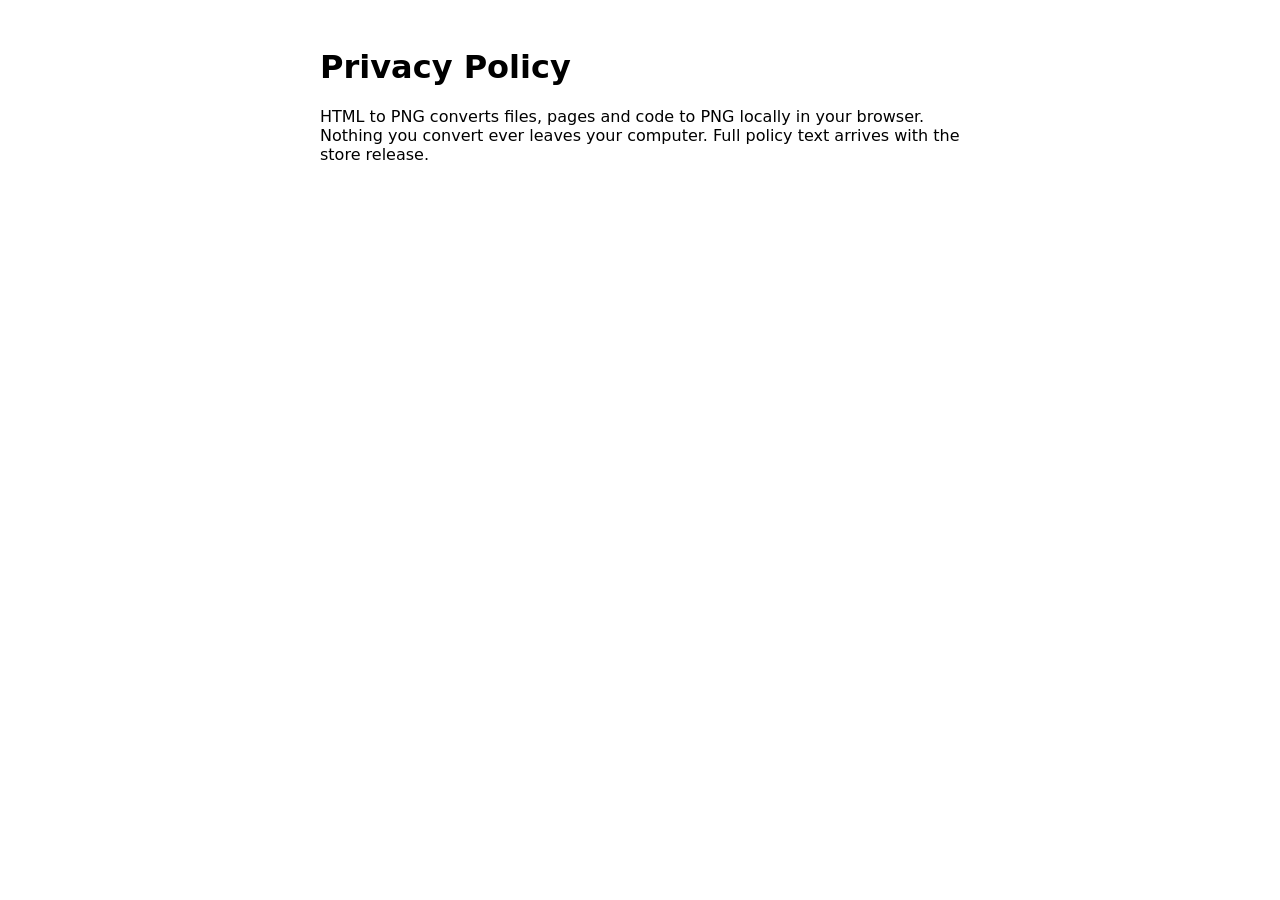
==== policy/index.html @ 78fda9f8 "welcomepng: HTML to PNG welcome page (canon template, gpt-image shots, Metrika 112031289) Co-Authore" ====
<!doctype html><meta charset="utf-8"><title>HTML to PNG — Privacy Policy</title><body style="font-family:system-ui;max-width:640px;margin:48px auto;padding:0 16px"><h1>Privacy Policy</h1><p>HTML to PNG converts files, pages and code to PNG locally in your browser. Nothing you convert ever leaves your computer. Full policy text arrives with the store release.</p>
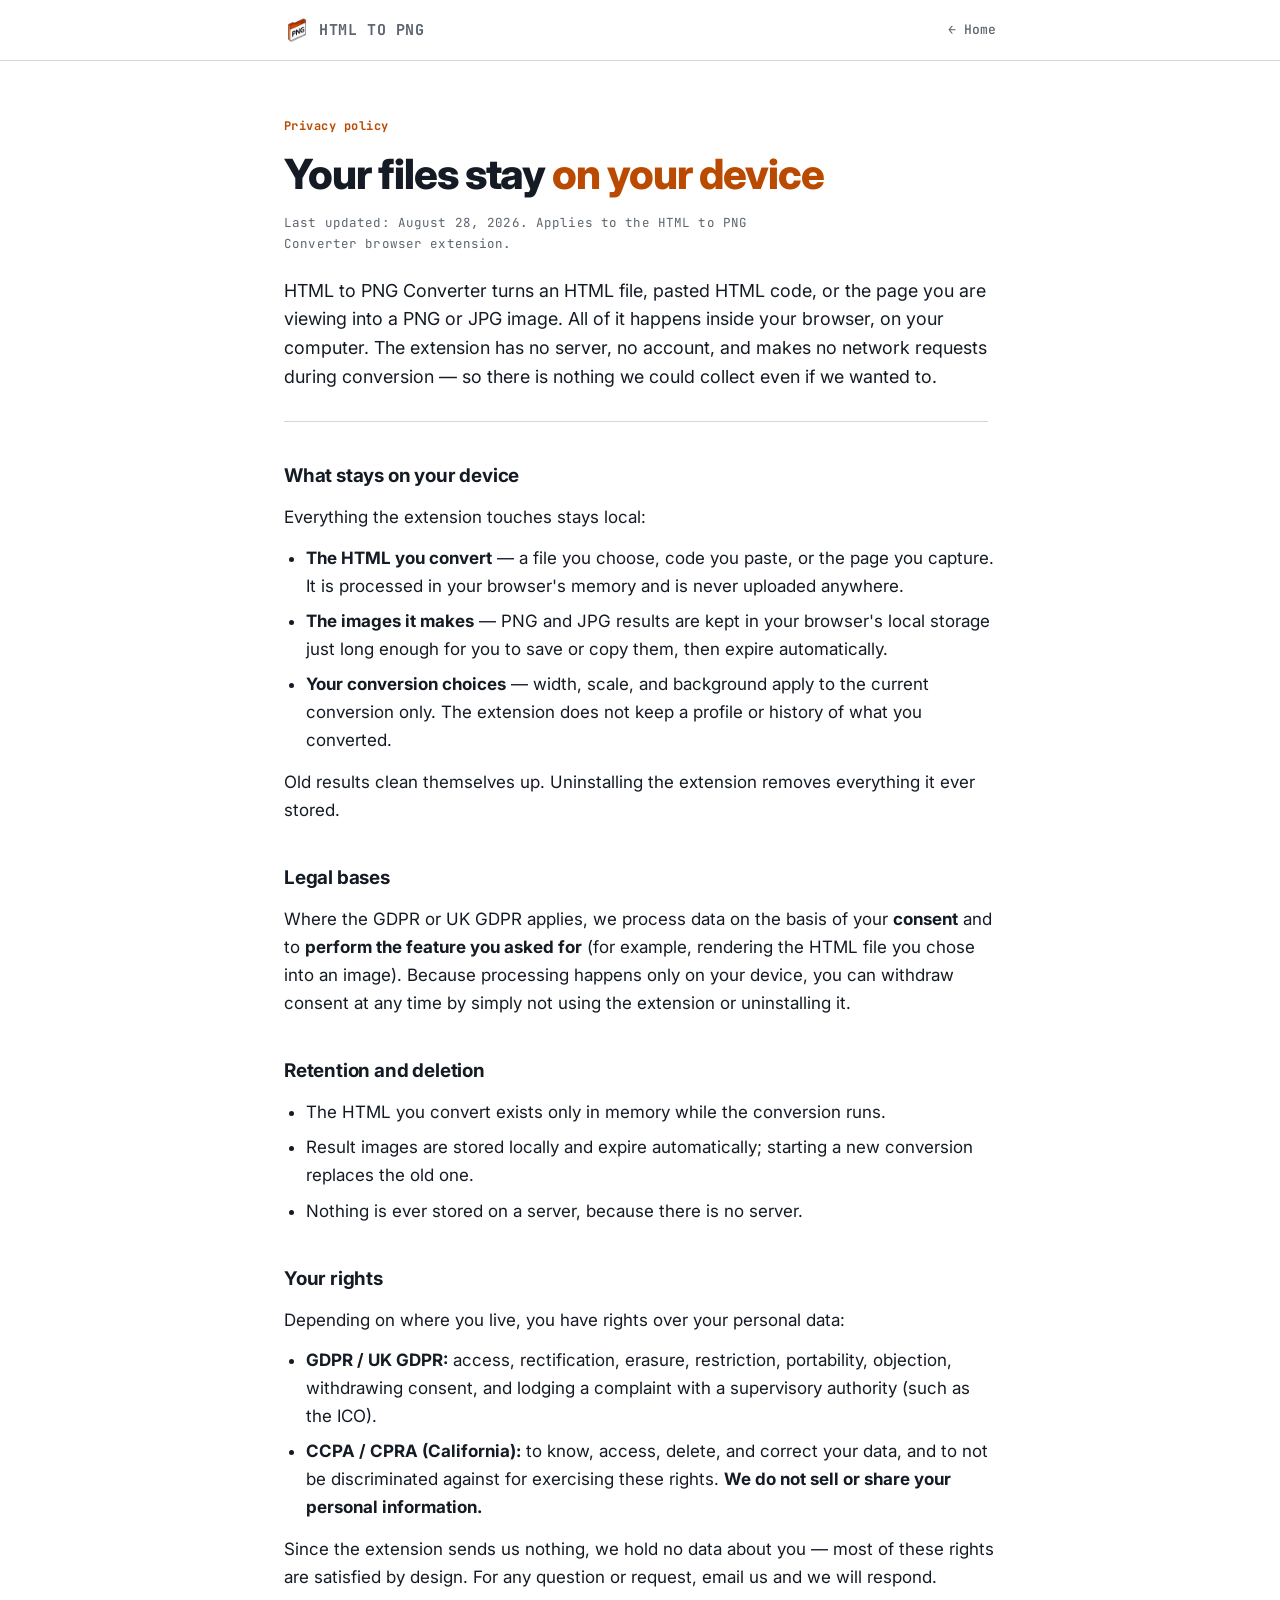
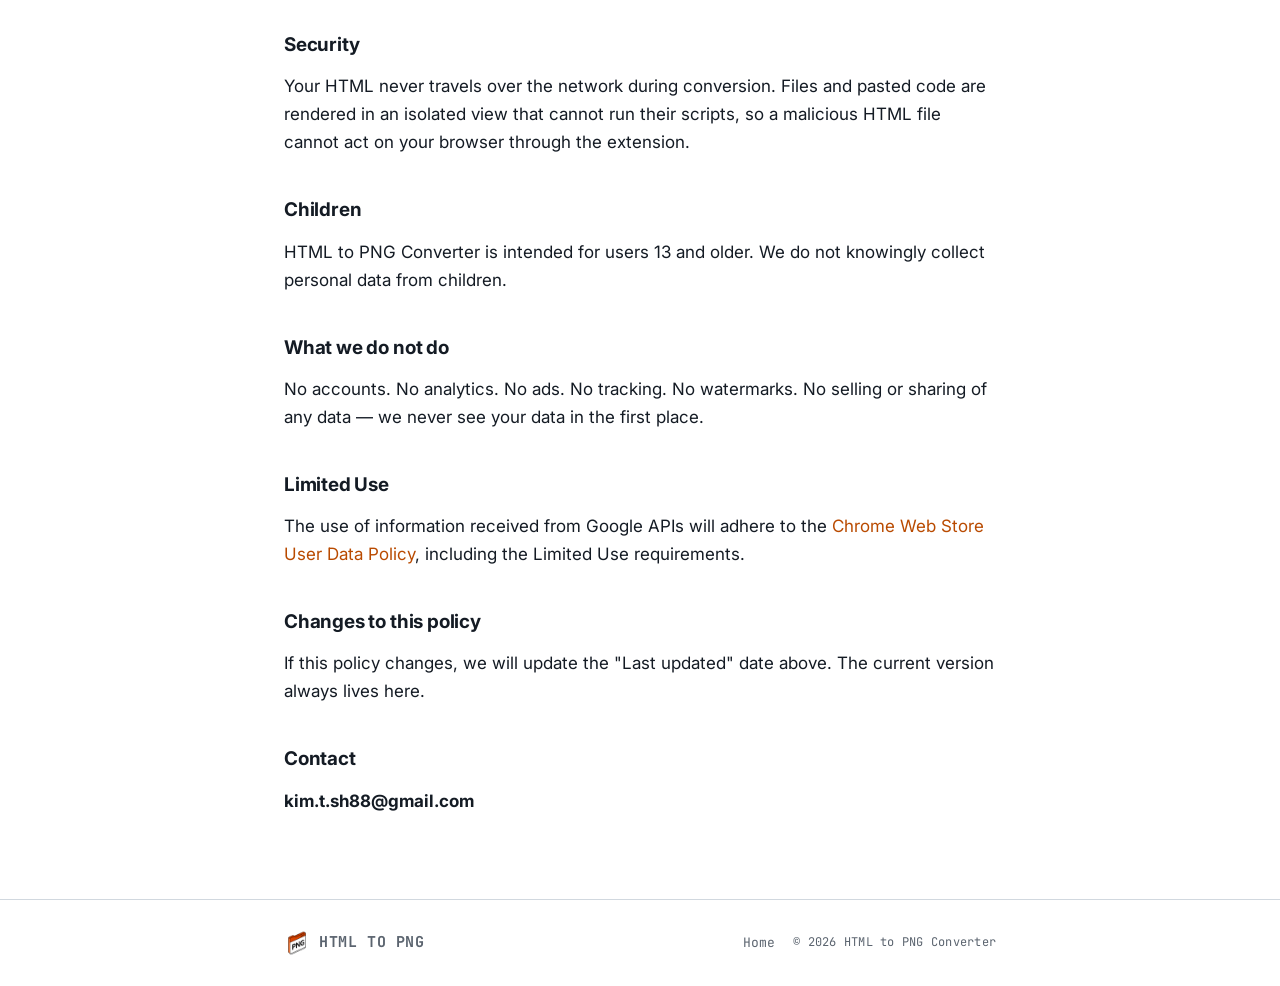
==== commit 0ebf2fee: "policy: rewrite for HTML to PNG Converter (fully-local, ember accent, GH Pages paths) Co-Authored-By" ====
--- a/policy/index.html
+++ b/policy/index.html
@@ -1 +1,171 @@
-<!doctype html><meta charset="utf-8"><title>HTML to PNG — Privacy Policy</title><body style="font-family:system-ui;max-width:640px;margin:48px auto;padding:0 16px"><h1>Privacy Policy</h1><p>HTML to PNG converts files, pages and code to PNG locally in your browser. Nothing you convert ever leaves your computer. Full policy text arrives with the store release.</p>
+<!doctype html>
+<html lang="en">
+<head>
+<meta charset="utf-8"/>
+<meta name="viewport" content="width=device-width,initial-scale=1"/>
+<meta name="description" content="Privacy policy for HTML to PNG Converter. Everything converts on your device. Your HTML and images never leave your computer."/>
+<title>Privacy Policy: HTML to PNG Converter</title>
+<link rel="canonical" href="https://alkhimik888.github.io/welcomepng/policy/"/>
+
+<meta property="og:title" content="Privacy Policy: HTML to PNG Converter"/>
+<meta property="og:description" content="Everything converts on your device. Your HTML and images never leave your computer."/>
+<meta property="og:type" content="website"/>
+<meta property="og:url" content="https://alkhimik888.github.io/welcomepng/policy/"/>
+<meta property="og:image" content="https://alkhimik888.github.io/welcomepng/icon128.png"/>
+<meta name="twitter:card" content="summary"/>
+
+<link rel="icon" type="image/png" sizes="128x128" href="../icon128.png"/>
+<link rel="apple-touch-icon" sizes="128x128" href="../icon128.png"/>
+
+<link rel="preconnect" href="https://fonts.googleapis.com"/>
+<link rel="preconnect" href="https://fonts.gstatic.com" crossorigin/>
+<link href="https://fonts.googleapis.com/css2?family=Inter:wght@400;500;600;700;800&family=JetBrains+Mono:wght@400;500;700&display=swap" rel="stylesheet"/>
+
+<style>
+:root{
+  --bg: oklch(1 0 0);
+  --surface: oklch(0.975 0.005 245);
+  --grid: oklch(0.945 0.008 245);
+  --line: oklch(0.88 0.012 245);
+  --ink: oklch(0.22 0.02 250);
+  --muted: oklch(0.50 0.02 250);
+  --accent: oklch(0.55 0.16 45);
+  --accent-strong: oklch(0.48 0.17 45);
+  --accent-tint: oklch(0.95 0.04 45);
+  --r: 3px;
+  --sans: 'Inter', system-ui, -apple-system, 'Segoe UI', Roboto, sans-serif;
+  --mono: 'JetBrains Mono', ui-monospace, 'SF Mono', Menlo, Consolas, monospace;
+}
+*{box-sizing:border-box;margin:0;padding:0}
+html{scroll-behavior:smooth}
+body{
+  background:var(--bg);color:var(--ink);font-family:var(--sans);
+  font-size:17px;line-height:1.65;-webkit-font-smoothing:antialiased;-moz-osx-font-smoothing:grayscale;
+}
+a{color:var(--accent);text-decoration:none}
+a:hover{text-decoration:underline}
+code{
+  font-family:var(--mono);font-size:0.86em;background:var(--surface);padding:1px 6px;border-radius:var(--r);
+  color:var(--ink);border:1px solid var(--line);
+}
+.container{width:100%;max-width:760px;margin:0 auto;padding:0 24px}
+
+/* ── Nav ── */
+header.site{position:sticky;top:0;z-index:50;background:var(--bg);border-bottom:1px solid var(--line)}
+.nav{display:flex;align-items:center;gap:20px;height:60px}
+.brand{display:flex;align-items:center;gap:9px;text-decoration:none;margin-right:auto}
+.brand .logo-img{width:26px;height:26px;border-radius:6px;flex:none;display:block}
+.wordmark{font-family:var(--mono);font-weight:700;font-size:15px;letter-spacing:0.04em;color:var(--muted);text-transform:uppercase;white-space:nowrap}
+.nav a.back{font-family:var(--mono);font-size:13px;font-weight:500;color:var(--muted)}
+.nav a.back:hover{color:var(--accent);text-decoration:none}
+
+/* ── Doc ── */
+main{padding:56px 0 72px}
+.eyebrow{font-family:var(--mono);font-size:12px;font-weight:700;letter-spacing:0.04em;color:var(--accent);display:block;margin-bottom:14px}
+h1{font-size:clamp(1.9rem,1.4rem + 2.2vw,2.6rem);font-weight:800;letter-spacing:-0.025em;line-height:1.12;text-wrap:balance;margin-bottom:16px}
+h1 .accent{color:var(--accent)}
+.meta-line{font-family:var(--mono);font-size:12.5px;color:var(--muted);letter-spacing:0.01em;margin-bottom:22px}
+.lead{font-size:1.12rem;line-height:1.6;margin-bottom:8px;padding-bottom:30px;border-bottom:1px solid var(--line);max-width:64ch}
+
+article h2{font-size:1.18rem;font-weight:700;letter-spacing:-0.01em;margin:38px 0 12px;text-wrap:balance}
+article p{margin-bottom:12px;max-width:66ch}
+article ul{margin:0 0 14px 0;padding-left:22px}
+article li{margin-bottom:7px;max-width:64ch}
+strong{font-weight:700;color:var(--ink)}
+.callout{background:var(--surface);border:1px solid var(--line);border-radius:var(--r);padding:18px 20px;margin:18px 0}
+.callout p:last-child{margin-bottom:0}
+
+/* ── Footer ── */
+footer.site{border-top:1px solid var(--line);padding:30px 0;background:var(--bg)}
+.foot{display:flex;align-items:center;justify-content:space-between;gap:18px;flex-wrap:wrap}
+.foot-links{display:flex;gap:22px}
+.foot-links a{font-family:var(--mono);font-size:13px;color:var(--muted)}
+.foot-links a:hover{color:var(--accent);text-decoration:none}
+.foot-copy{font-family:var(--mono);font-size:12px;color:var(--muted);letter-spacing:0.02em}
+
+a:focus-visible{outline:2px solid var(--accent);outline-offset:3px;border-radius:var(--r)}
+
+@media (max-width:560px){
+  body{font-size:16px}
+  .container{padding:0 18px}
+  main{padding:40px 0 56px}
+  .foot{flex-direction:column;align-items:flex-start;gap:14px}
+}
+</style>
+</head>
+<body>
+
+<header class="site"><div class="container nav">
+  <a href="../" class="brand" aria-label="HTML to PNG Converter home">
+    <img class="logo-img" src="../icon128.png" width="26" height="26" alt="" aria-hidden="true"/>
+    <span class="wordmark">HTML TO PNG</span>
+  </a>
+  <a href="../" class="back">&larr; Home</a>
+</div></header>
+
+<main><div class="container"><article>
+  <span class="eyebrow">Privacy policy</span>
+  <h1>Your files stay <span class="accent">on your device</span></h1>
+  <p class="meta-line">Last updated: August 28, 2026. Applies to the HTML to PNG Converter browser extension.</p>
+  <p class="lead">HTML to PNG Converter turns an HTML file, pasted HTML code, or the page you are viewing into a PNG or JPG image. All of it happens inside your browser, on your computer. The extension has no server, no account, and makes no network requests during conversion — so there is nothing we could collect even if we wanted to.</p>
+
+  <h2>What stays on your device</h2>
+  <p>Everything the extension touches stays local:</p>
+  <ul>
+    <li><strong>The HTML you convert</strong> — a file you choose, code you paste, or the page you capture. It is processed in your browser's memory and is never uploaded anywhere.</li>
+    <li><strong>The images it makes</strong> — PNG and JPG results are kept in your browser's local storage just long enough for you to save or copy them, then expire automatically.</li>
+    <li><strong>Your conversion choices</strong> — width, scale, and background apply to the current conversion only. The extension does not keep a profile or history of what you converted.</li>
+  </ul>
+  <p>Old results clean themselves up. Uninstalling the extension removes everything it ever stored.</p>
+
+  <h2>Legal bases</h2>
+  <p>Where the GDPR or UK GDPR applies, we process data on the basis of your <strong>consent</strong> and to <strong>perform the feature you asked for</strong> (for example, rendering the HTML file you chose into an image). Because processing happens only on your device, you can withdraw consent at any time by simply not using the extension or uninstalling it.</p>
+
+  <h2>Retention and deletion</h2>
+  <ul>
+    <li>The HTML you convert exists only in memory while the conversion runs.</li>
+    <li>Result images are stored locally and expire automatically; starting a new conversion replaces the old one.</li>
+    <li>Nothing is ever stored on a server, because there is no server.</li>
+  </ul>
+
+  <h2>Your rights</h2>
+  <p>Depending on where you live, you have rights over your personal data:</p>
+  <ul>
+    <li><strong>GDPR / UK GDPR:</strong> access, rectification, erasure, restriction, portability, objection, withdrawing consent, and lodging a complaint with a supervisory authority (such as the ICO).</li>
+    <li><strong>CCPA / CPRA (California):</strong> to know, access, delete, and correct your data, and to not be discriminated against for exercising these rights. <strong>We do not sell or share your personal information.</strong></li>
+  </ul>
+  <p>Since the extension sends us nothing, we hold no data about you — most of these rights are satisfied by design. For any question or request, email us and we will respond.</p>
+
+  <h2>Security</h2>
+  <p>Your HTML never travels over the network during conversion. Files and pasted code are rendered in an isolated view that cannot run their scripts, so a malicious HTML file cannot act on your browser through the extension.</p>
+
+  <h2>Children</h2>
+  <p>HTML to PNG Converter is intended for users 13 and older. We do not knowingly collect personal data from children.</p>
+
+  <h2>What we do not do</h2>
+  <p>No accounts. No analytics. No ads. No tracking. No watermarks. No selling or sharing of any data — we never see your data in the first place.</p>
+
+  <h2>Limited Use</h2>
+  <p>The use of information received from Google APIs will adhere to the <a href="https://developer.chrome.com/docs/webstore/program-policies/limited-use/">Chrome Web Store User Data Policy</a>, including the Limited Use requirements.</p>
+
+  <h2>Changes to this policy</h2>
+  <p>If this policy changes, we will update the "Last updated" date above. The current version always lives here.</p>
+
+  <h2>Contact</h2>
+  <p><a href="mailto:kim.t.sh88@gmail.com"><strong>kim.t.sh88@gmail.com</strong></a></p>
+
+</article></div></main>
+
+<footer class="site"><div class="container foot">
+  <a href="../" class="brand" aria-label="HTML to PNG Converter home">
+    <img class="logo-img" src="../icon128.png" width="26" height="26" alt="" aria-hidden="true"/>
+    <span class="wordmark">HTML TO PNG</span>
+  </a>
+  <nav class="foot-links" aria-label="Footer">
+    <a href="../">Home</a>
+  </nav>
+  <span class="foot-copy">&copy; 2026 HTML to PNG Converter</span>
+</div></footer>
+
+</body>
+</html>
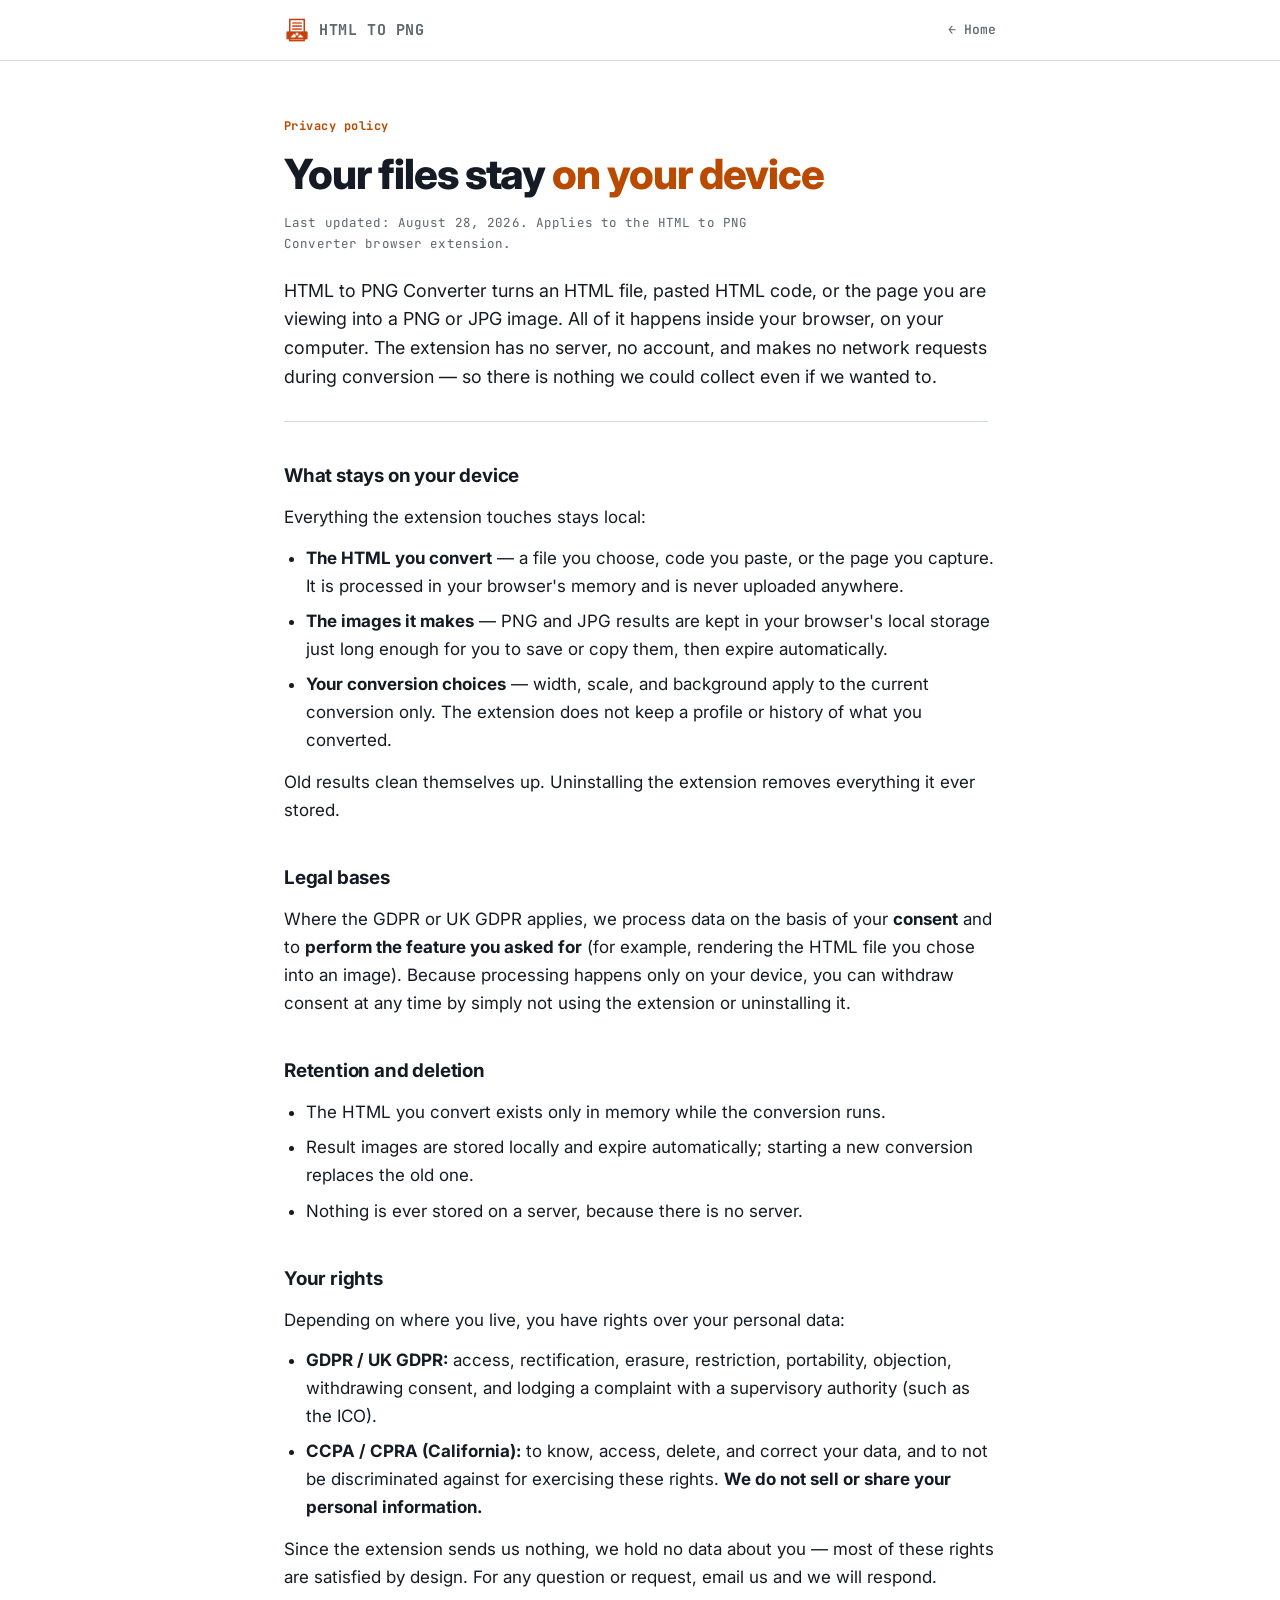
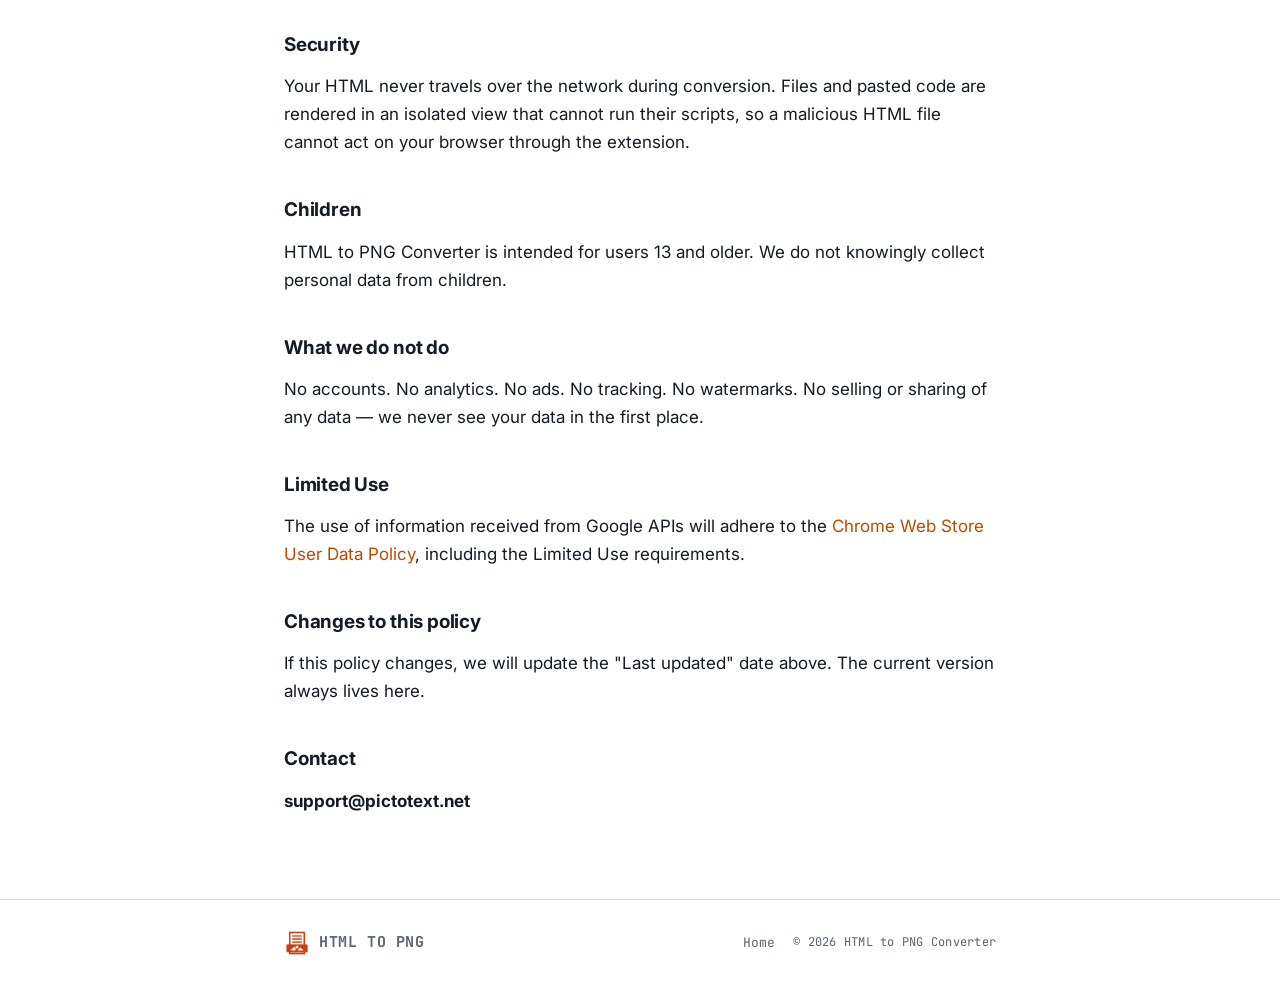
==== commit 5b7c4cb8: "welcome: regenerate both instruction shots with the real B2 mark; policy contact The previous shots " ====
--- a/policy/index.html
+++ b/policy/index.html
@@ -152,7 +152,7 @@
   <p>If this policy changes, we will update the "Last updated" date above. The current version always lives here.</p>
 
   <h2>Contact</h2>
-  <p><a href="mailto:kim.t.sh88@gmail.com"><strong>kim.t.sh88@gmail.com</strong></a></p>
+  <p><a href="mailto:support@pictotext.net"><strong>support@pictotext.net</strong></a></p>
 
 </article></div></main>
 
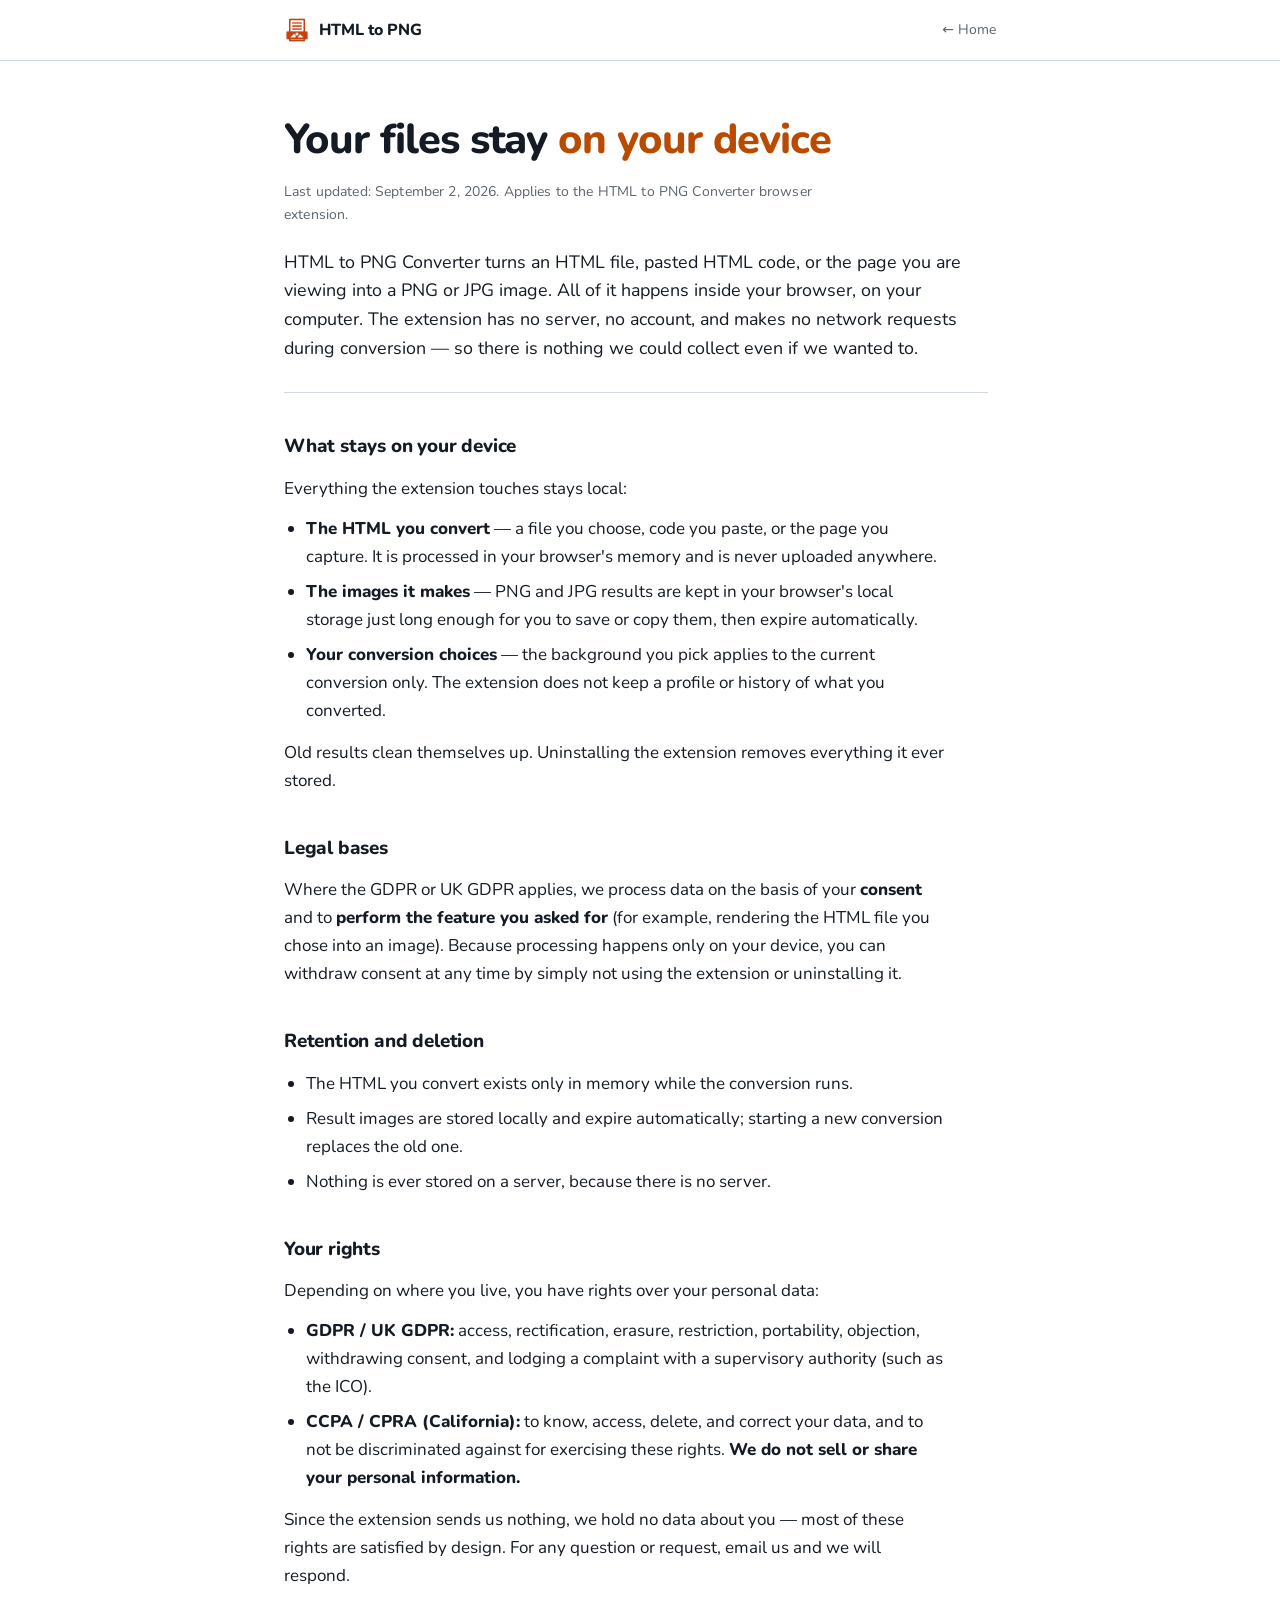
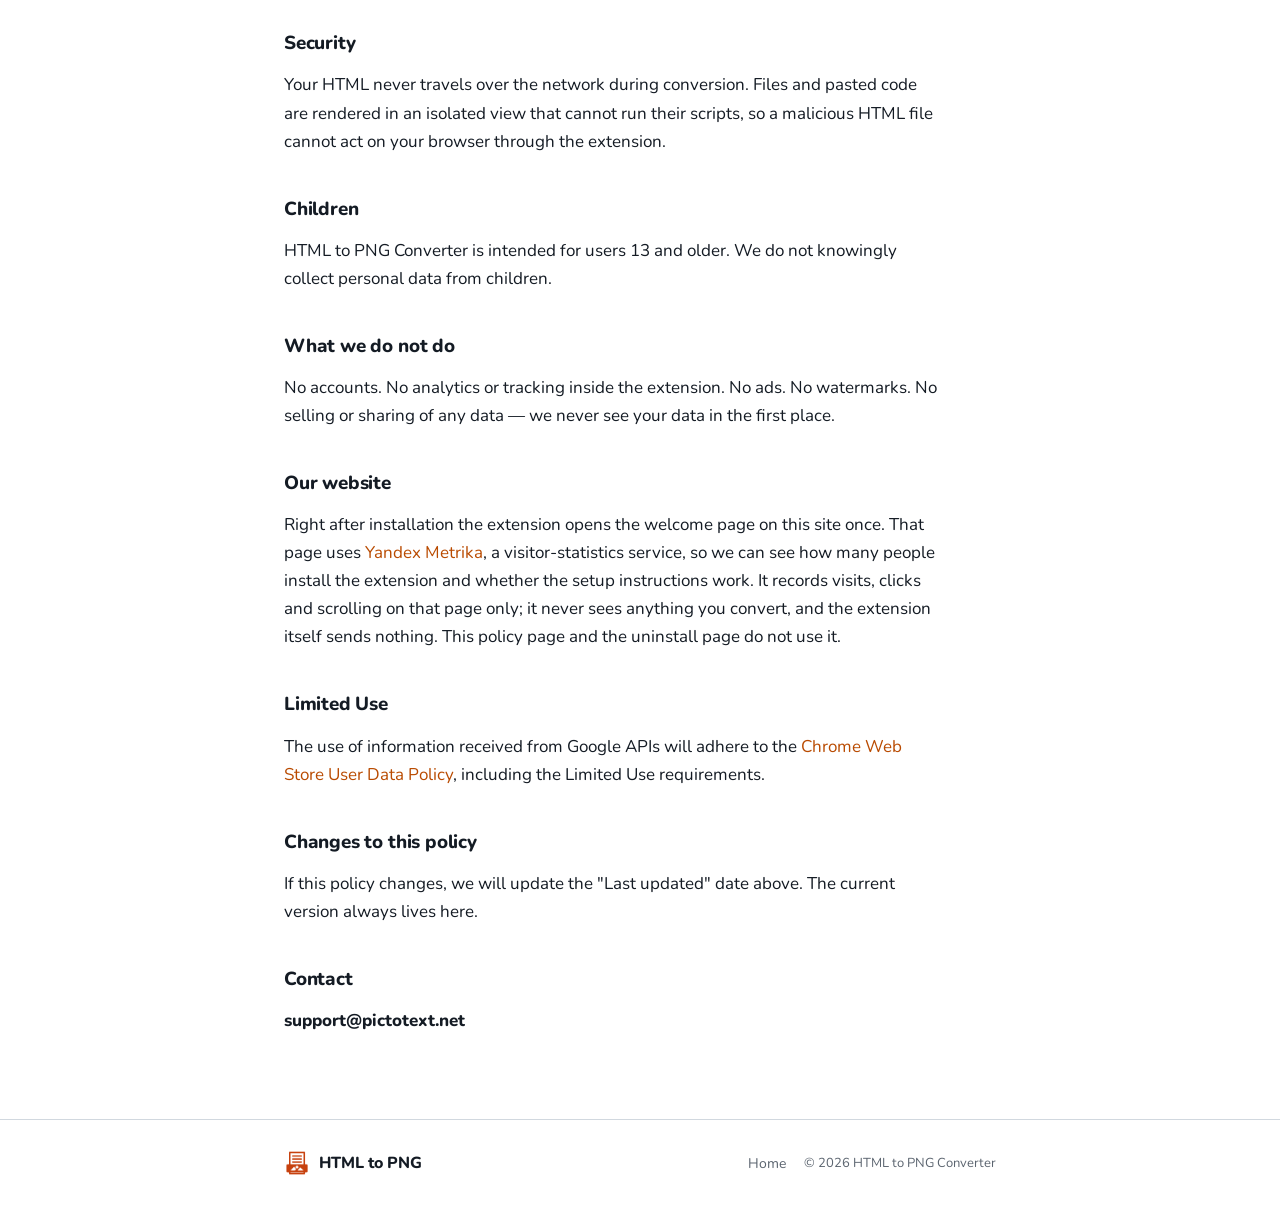
==== commit 84c74850: "service pages: one voice with the welcome canon, honest policy, English form The uninstall and priva" ====
--- a/policy/index.html
+++ b/policy/index.html
@@ -17,11 +17,10 @@
 <link rel="icon" type="image/png" sizes="128x128" href="../icon128.png"/>
 <link rel="apple-touch-icon" sizes="128x128" href="../icon128.png"/>
 
-<link rel="preconnect" href="https://fonts.googleapis.com"/>
-<link rel="preconnect" href="https://fonts.gstatic.com" crossorigin/>
-<link href="https://fonts.googleapis.com/css2?family=Inter:wght@400;500;600;700;800&family=JetBrains+Mono:wght@400;500;700&display=swap" rel="stylesheet"/>
-
 <style>
+/* Same self-hosted Nunito as the welcome page — one product, one voice. */
+@font-face{font-family:'Nunito';font-style:normal;font-weight:400;font-display:swap;src:url('../nunito-400.woff2') format('woff2')}
+@font-face{font-family:'Nunito';font-style:normal;font-weight:800;font-display:swap;src:url('../nunito-800.woff2') format('woff2')}
 :root{
   --bg: oklch(1 0 0);
   --surface: oklch(0.975 0.005 245);
@@ -32,9 +31,9 @@
   --accent: oklch(0.55 0.16 45);
   --accent-strong: oklch(0.48 0.17 45);
   --accent-tint: oklch(0.95 0.04 45);
-  --r: 3px;
-  --sans: 'Inter', system-ui, -apple-system, 'Segoe UI', Roboto, sans-serif;
-  --mono: 'JetBrains Mono', ui-monospace, 'SF Mono', Menlo, Consolas, monospace;
+  --r: 10px;
+  --sans: 'Nunito', ui-sans-serif, system-ui, sans-serif;
+  --mono: ui-monospace, 'Cascadia Mono', Consolas, Menlo, monospace;
 }
 *{box-sizing:border-box;margin:0;padding:0}
 html{scroll-behavior:smooth}
@@ -55,16 +54,15 @@
 .nav{display:flex;align-items:center;gap:20px;height:60px}
 .brand{display:flex;align-items:center;gap:9px;text-decoration:none;margin-right:auto}
 .brand .logo-img{width:26px;height:26px;border-radius:6px;flex:none;display:block}
-.wordmark{font-family:var(--mono);font-weight:700;font-size:15px;letter-spacing:0.04em;color:var(--muted);text-transform:uppercase;white-space:nowrap}
-.nav a.back{font-family:var(--mono);font-size:13px;font-weight:500;color:var(--muted)}
+.wordmark{font-family:var(--sans);font-weight:800;font-size:16px;letter-spacing:0;color:var(--ink);white-space:nowrap}
+.nav a.back{font-family:var(--sans);font-size:14px;font-weight:400;color:var(--muted)}
 .nav a.back:hover{color:var(--accent);text-decoration:none}
 
 /* ── Doc ── */
 main{padding:56px 0 72px}
-.eyebrow{font-family:var(--mono);font-size:12px;font-weight:700;letter-spacing:0.04em;color:var(--accent);display:block;margin-bottom:14px}
 h1{font-size:clamp(1.9rem,1.4rem + 2.2vw,2.6rem);font-weight:800;letter-spacing:-0.025em;line-height:1.12;text-wrap:balance;margin-bottom:16px}
 h1 .accent{color:var(--accent)}
-.meta-line{font-family:var(--mono);font-size:12.5px;color:var(--muted);letter-spacing:0.01em;margin-bottom:22px}
+.meta-line{font-family:var(--sans);font-size:14px;color:var(--muted);letter-spacing:0.01em;margin-bottom:22px}
 .lead{font-size:1.12rem;line-height:1.6;margin-bottom:8px;padding-bottom:30px;border-bottom:1px solid var(--line);max-width:64ch}
 
 article h2{font-size:1.18rem;font-weight:700;letter-spacing:-0.01em;margin:38px 0 12px;text-wrap:balance}
@@ -79,9 +77,9 @@
 footer.site{border-top:1px solid var(--line);padding:30px 0;background:var(--bg)}
 .foot{display:flex;align-items:center;justify-content:space-between;gap:18px;flex-wrap:wrap}
 .foot-links{display:flex;gap:22px}
-.foot-links a{font-family:var(--mono);font-size:13px;color:var(--muted)}
+.foot-links a{font-family:var(--sans);font-size:14px;color:var(--muted)}
 .foot-links a:hover{color:var(--accent);text-decoration:none}
-.foot-copy{font-family:var(--mono);font-size:12px;color:var(--muted);letter-spacing:0.02em}
+.foot-copy{font-family:var(--sans);font-size:13px;color:var(--muted);letter-spacing:0}
 
 a:focus-visible{outline:2px solid var(--accent);outline-offset:3px;border-radius:var(--r)}
 
@@ -98,15 +96,14 @@
 <header class="site"><div class="container nav">
   <a href="../" class="brand" aria-label="HTML to PNG Converter home">
     <img class="logo-img" src="../icon128.png" width="26" height="26" alt="" aria-hidden="true"/>
-    <span class="wordmark">HTML TO PNG</span>
+    <span class="wordmark">HTML to PNG</span>
   </a>
   <a href="../" class="back">&larr; Home</a>
 </div></header>
 
 <main><div class="container"><article>
-  <span class="eyebrow">Privacy policy</span>
   <h1>Your files stay <span class="accent">on your device</span></h1>
-  <p class="meta-line">Last updated: August 28, 2026. Applies to the HTML to PNG Converter browser extension.</p>
+  <p class="meta-line">Last updated: September 2, 2026. Applies to the HTML to PNG Converter browser extension.</p>
   <p class="lead">HTML to PNG Converter turns an HTML file, pasted HTML code, or the page you are viewing into a PNG or JPG image. All of it happens inside your browser, on your computer. The extension has no server, no account, and makes no network requests during conversion — so there is nothing we could collect even if we wanted to.</p>
 
   <h2>What stays on your device</h2>
@@ -114,7 +111,7 @@
   <ul>
     <li><strong>The HTML you convert</strong> — a file you choose, code you paste, or the page you capture. It is processed in your browser's memory and is never uploaded anywhere.</li>
     <li><strong>The images it makes</strong> — PNG and JPG results are kept in your browser's local storage just long enough for you to save or copy them, then expire automatically.</li>
-    <li><strong>Your conversion choices</strong> — width, scale, and background apply to the current conversion only. The extension does not keep a profile or history of what you converted.</li>
+    <li><strong>Your conversion choices</strong> — the background you pick applies to the current conversion only. The extension does not keep a profile or history of what you converted.</li>
   </ul>
   <p>Old results clean themselves up. Uninstalling the extension removes everything it ever stored.</p>
 
@@ -143,7 +140,10 @@
   <p>HTML to PNG Converter is intended for users 13 and older. We do not knowingly collect personal data from children.</p>
 
   <h2>What we do not do</h2>
-  <p>No accounts. No analytics. No ads. No tracking. No watermarks. No selling or sharing of any data — we never see your data in the first place.</p>
+  <p>No accounts. No analytics or tracking inside the extension. No ads. No watermarks. No selling or sharing of any data — we never see your data in the first place.</p>
+
+  <h2>Our website</h2>
+  <p>Right after installation the extension opens the welcome page on this site once. That page uses <a href="https://yandex.com/legal/confidential/">Yandex Metrika</a>, a visitor-statistics service, so we can see how many people install the extension and whether the setup instructions work. It records visits, clicks and scrolling on that page only; it never sees anything you convert, and the extension itself sends nothing. This policy page and the uninstall page do not use it.</p>
 
   <h2>Limited Use</h2>
   <p>The use of information received from Google APIs will adhere to the <a href="https://developer.chrome.com/docs/webstore/program-policies/limited-use/">Chrome Web Store User Data Policy</a>, including the Limited Use requirements.</p>
@@ -159,7 +159,7 @@
 <footer class="site"><div class="container foot">
   <a href="../" class="brand" aria-label="HTML to PNG Converter home">
     <img class="logo-img" src="../icon128.png" width="26" height="26" alt="" aria-hidden="true"/>
-    <span class="wordmark">HTML TO PNG</span>
+    <span class="wordmark">HTML to PNG</span>
   </a>
   <nav class="foot-links" aria-label="Footer">
     <a href="../">Home</a>
